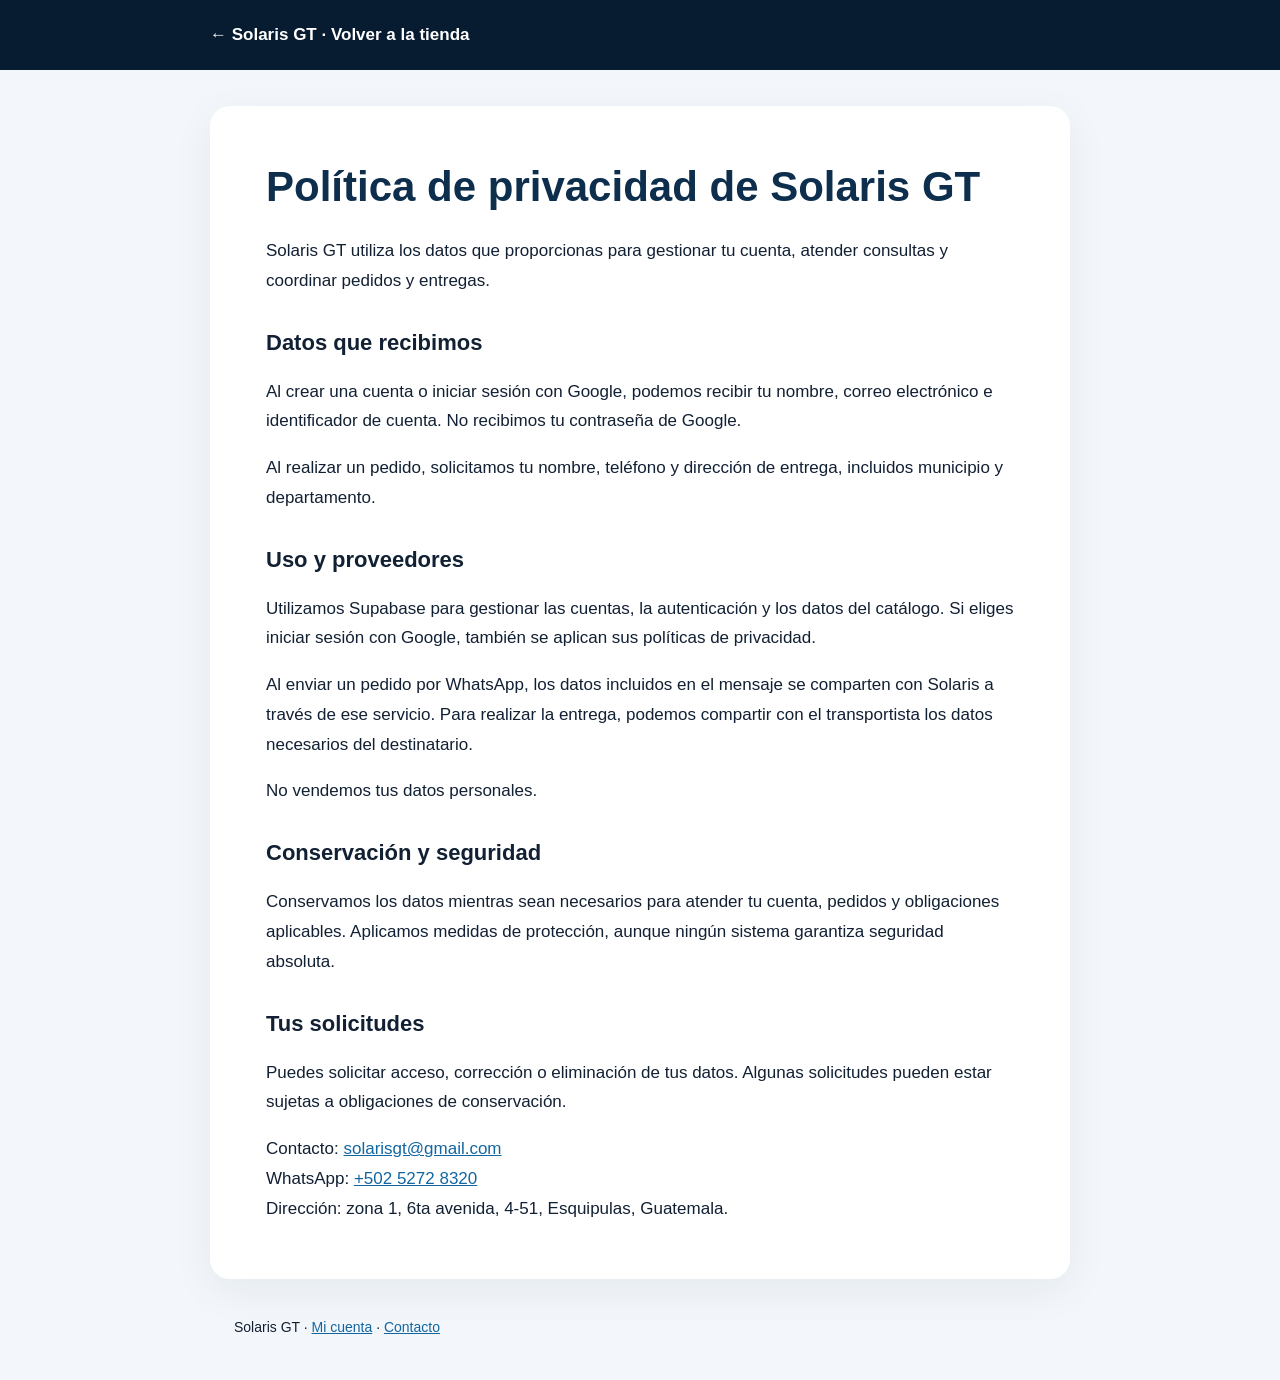
==== privacidad.html @ 0a62d60a "Add approved Solaris privacy policy" ====
<!doctype html>
<html lang="es">
<head>
  <meta charset="utf-8">
  <meta name="viewport" content="width=device-width, initial-scale=1">
  <title>Política de privacidad · Solaris GT</title>
  <meta name="description" content="Cómo Solaris GT utiliza y protege los datos de sus clientes y usuarios.">
  <style>
    *{box-sizing:border-box}body{margin:0;background:#f3f7fb;color:#122033;font:17px/1.75 'Segoe UI',Arial,sans-serif}header{background:#071b31;padding:20px max(20px,calc((100% - 860px)/2));color:white}header a{color:white;text-decoration:none;font-weight:700}main{max-width:860px;margin:36px auto;padding:clamp(24px,5vw,56px);background:white;border-radius:20px;box-shadow:0 12px 40px #071b3110}h1{font-size:clamp(28px,6vw,42px);line-height:1.2;margin:0 0 24px;color:#0d2e4c}h2{font-size:22px;line-height:1.4;margin-top:32px}a{color:#1266a0;overflow-wrap:anywhere}address{font-style:normal}footer{max-width:860px;margin:24px auto 40px;padding:0 24px;font-size:14px}@media(max-width:600px){main{margin:16px 12px;border-radius:14px}body{font-size:16px}}
  </style>
</head>
<body>
  <header><a href="./#inicio">← Solaris GT · Volver a la tienda</a></header>
  <main>
    <h1>Política de privacidad de Solaris GT</h1>
    <p>Solaris GT utiliza los datos que proporcionas para gestionar tu cuenta, atender consultas y coordinar pedidos y entregas.</p>
    <h2>Datos que recibimos</h2>
    <p>Al crear una cuenta o iniciar sesión con Google, podemos recibir tu nombre, correo electrónico e identificador de cuenta. No recibimos tu contraseña de Google.</p>
    <p>Al realizar un pedido, solicitamos tu nombre, teléfono y dirección de entrega, incluidos municipio y departamento.</p>
    <h2>Uso y proveedores</h2>
    <p>Utilizamos Supabase para gestionar las cuentas, la autenticación y los datos del catálogo. Si eliges iniciar sesión con Google, también se aplican sus políticas de privacidad.</p>
    <p>Al enviar un pedido por WhatsApp, los datos incluidos en el mensaje se comparten con Solaris a través de ese servicio. Para realizar la entrega, podemos compartir con el transportista los datos necesarios del destinatario.</p>
    <p>No vendemos tus datos personales.</p>
    <h2>Conservación y seguridad</h2>
    <p>Conservamos los datos mientras sean necesarios para atender tu cuenta, pedidos y obligaciones aplicables. Aplicamos medidas de protección, aunque ningún sistema garantiza seguridad absoluta.</p>
    <h2>Tus solicitudes</h2>
    <p>Puedes solicitar acceso, corrección o eliminación de tus datos. Algunas solicitudes pueden estar sujetas a obligaciones de conservación.</p>
    <address>Contacto: <a href="mailto:solarisgt@gmail.com">solarisgt@gmail.com</a><br>WhatsApp: <a href="https://wa.me/50252728320">+502 5272 8320</a><br>Dirección: zona 1, 6ta avenida, 4-51, Esquipulas, Guatemala.</address>
  </main>
  <footer>Solaris GT · <a href="./#cuenta">Mi cuenta</a> · <a href="./#contacto">Contacto</a></footer>
</body>
</html>
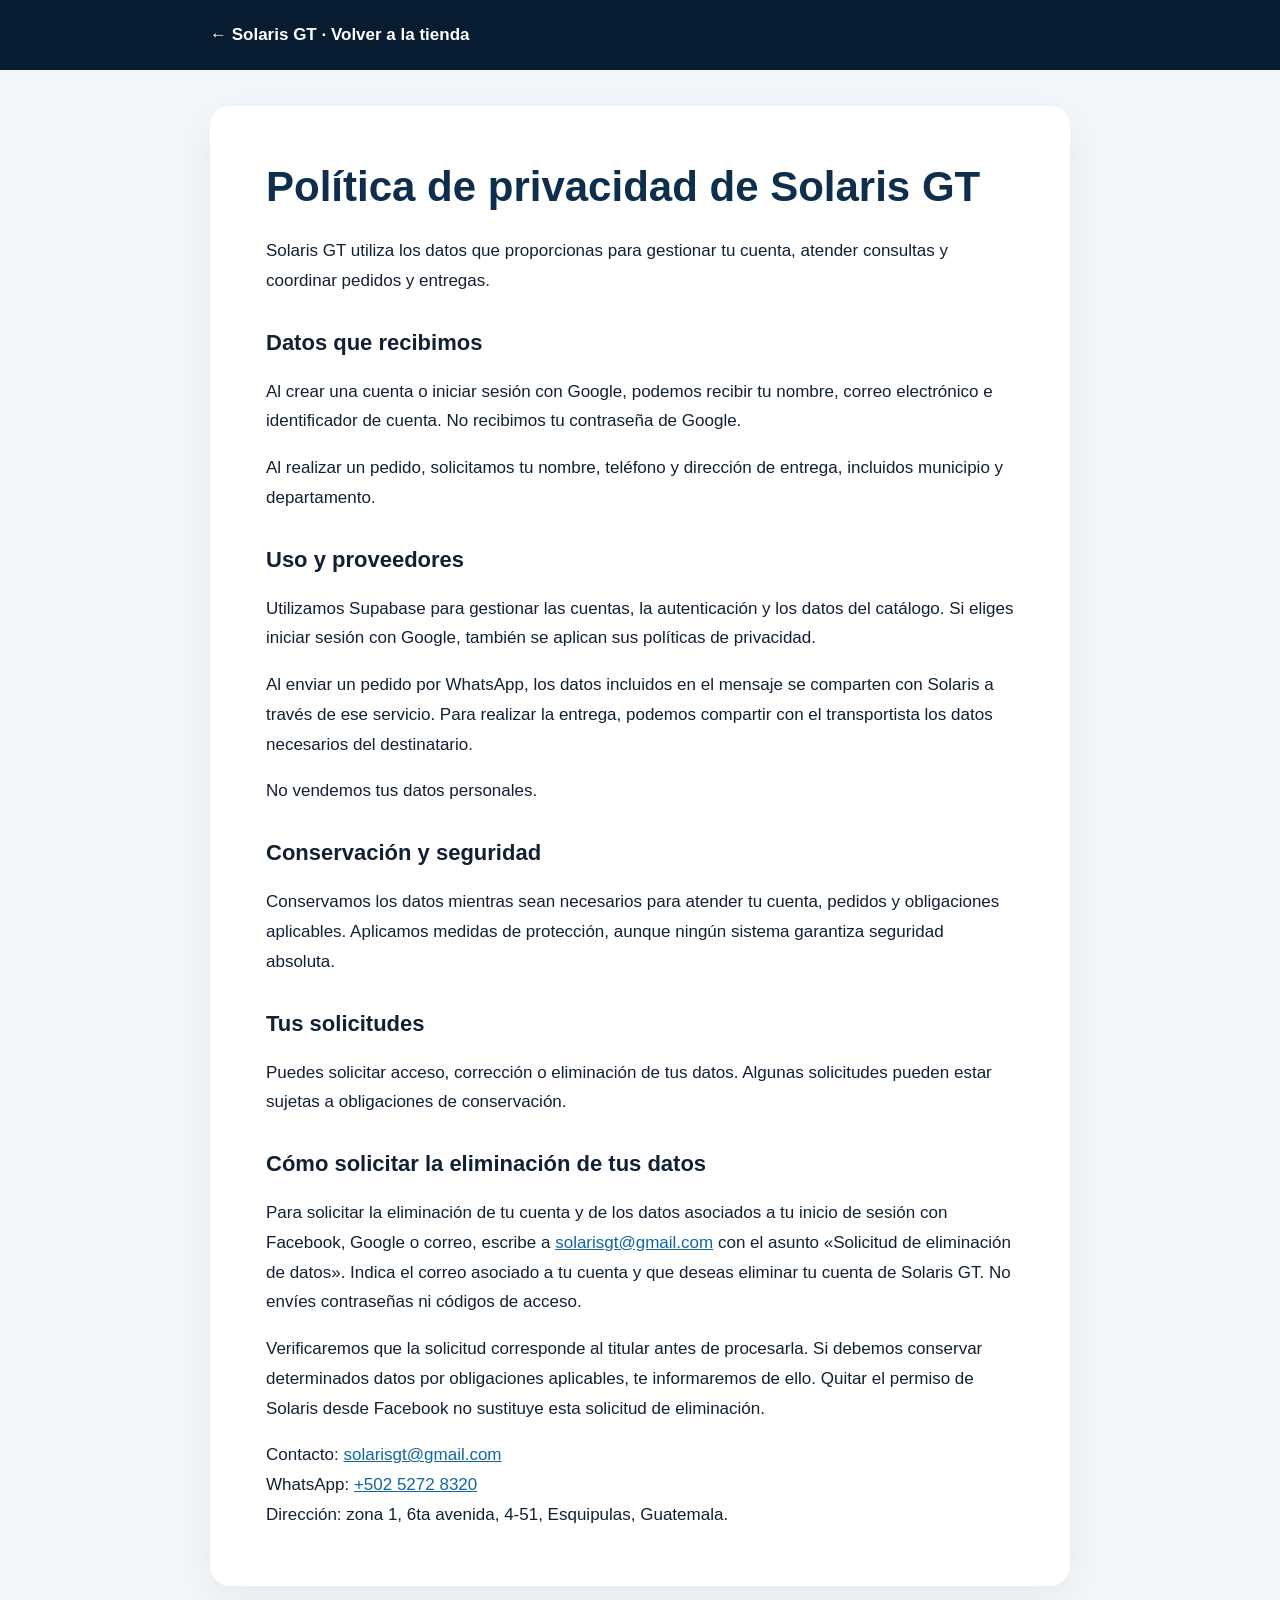
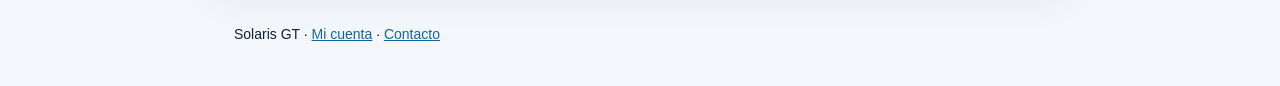
==== commit 239bde21: "Add account data deletion instructions" ====
--- a/privacidad.html
+++ b/privacidad.html
@@ -25,6 +25,9 @@
     <p>Conservamos los datos mientras sean necesarios para atender tu cuenta, pedidos y obligaciones aplicables. Aplicamos medidas de protección, aunque ningún sistema garantiza seguridad absoluta.</p>
     <h2>Tus solicitudes</h2>
     <p>Puedes solicitar acceso, corrección o eliminación de tus datos. Algunas solicitudes pueden estar sujetas a obligaciones de conservación.</p>
+    <h2 id="eliminacion">Cómo solicitar la eliminación de tus datos</h2>
+    <p>Para solicitar la eliminación de tu cuenta y de los datos asociados a tu inicio de sesión con Facebook, Google o correo, escribe a <a href="mailto:solarisgt@gmail.com?subject=Solicitud%20de%20eliminaci%C3%B3n%20de%20datos">solarisgt@gmail.com</a> con el asunto «Solicitud de eliminación de datos». Indica el correo asociado a tu cuenta y que deseas eliminar tu cuenta de Solaris GT. No envíes contraseñas ni códigos de acceso.</p>
+    <p>Verificaremos que la solicitud corresponde al titular antes de procesarla. Si debemos conservar determinados datos por obligaciones aplicables, te informaremos de ello. Quitar el permiso de Solaris desde Facebook no sustituye esta solicitud de eliminación.</p>
     <address>Contacto: <a href="mailto:solarisgt@gmail.com">solarisgt@gmail.com</a><br>WhatsApp: <a href="https://wa.me/50252728320">+502 5272 8320</a><br>Dirección: zona 1, 6ta avenida, 4-51, Esquipulas, Guatemala.</address>
   </main>
   <footer>Solaris GT · <a href="./#cuenta">Mi cuenta</a> · <a href="./#contacto">Contacto</a></footer>
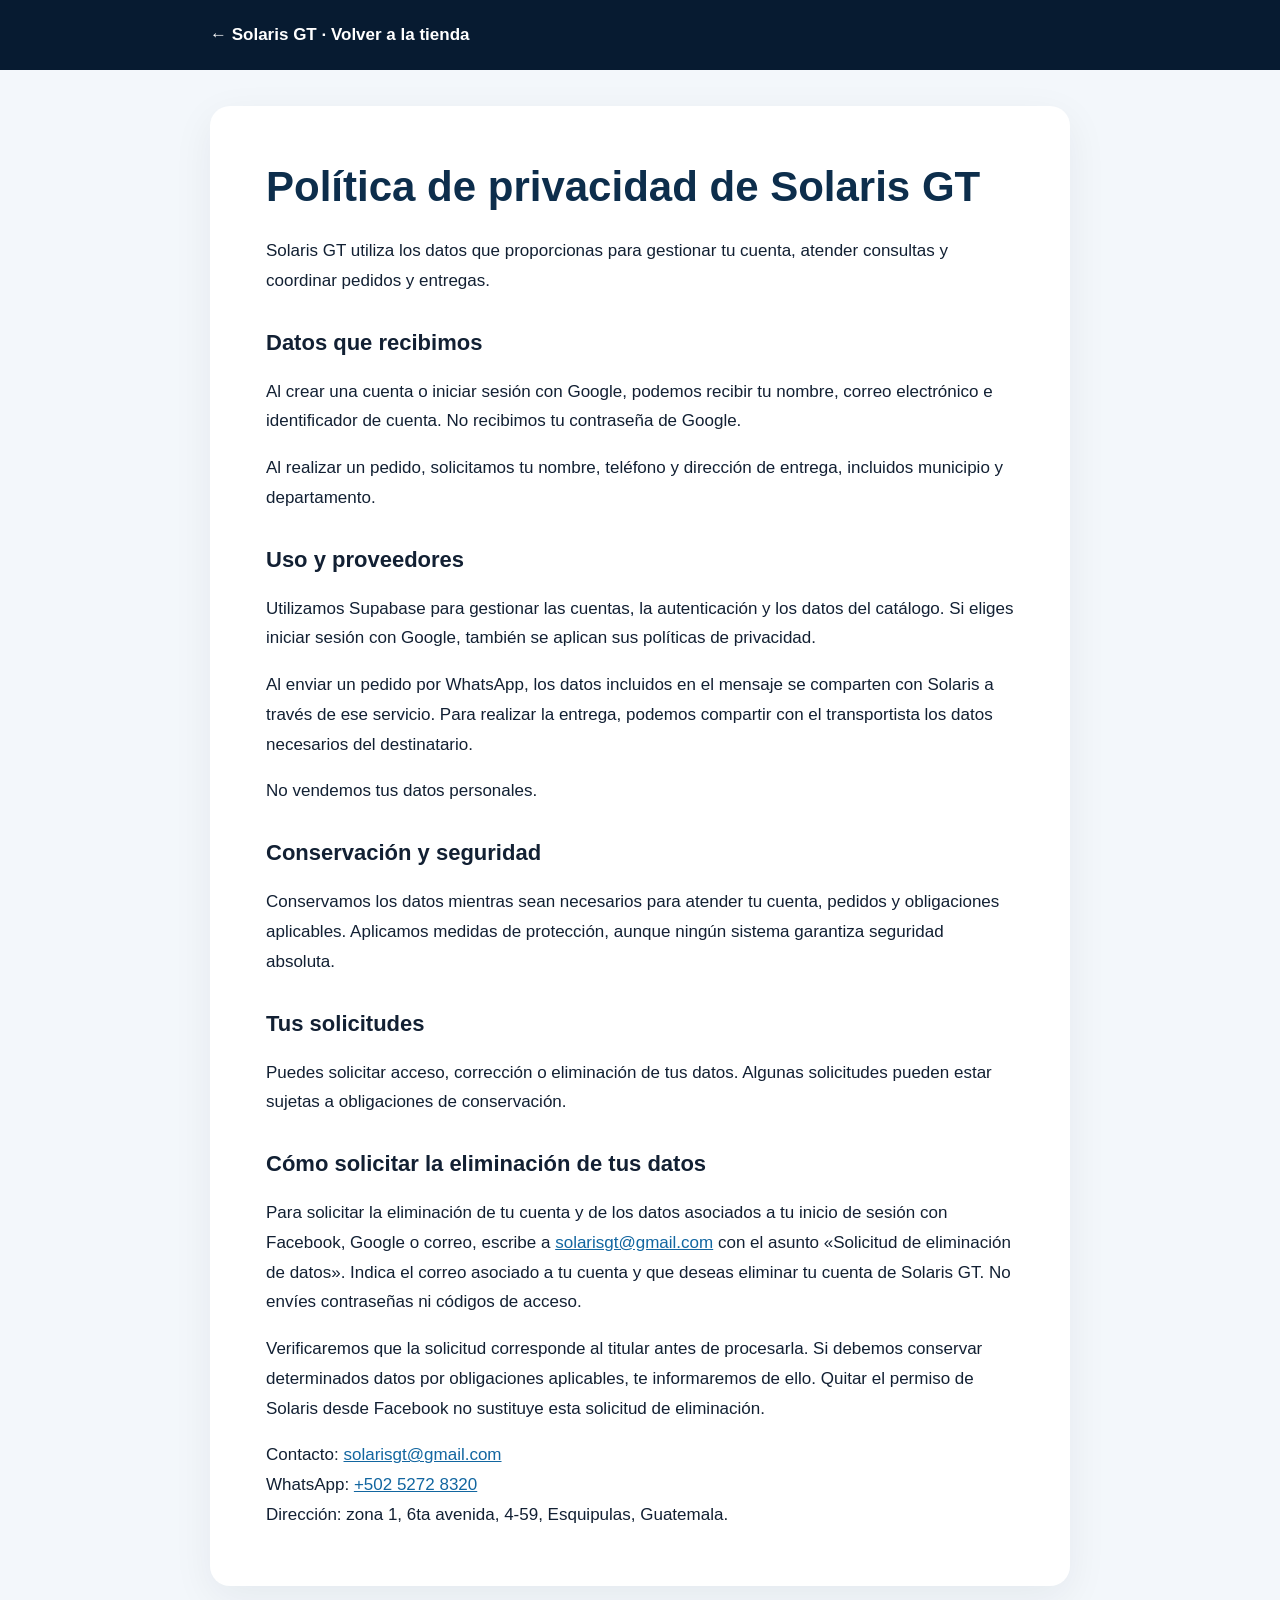
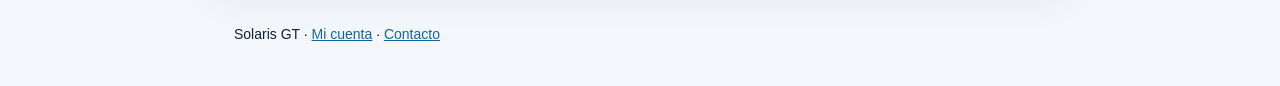
==== commit 2f100952: "Correct Solaris business street address" ====
--- a/privacidad.html
+++ b/privacidad.html
@@ -28,7 +28,7 @@
     <h2 id="eliminacion">Cómo solicitar la eliminación de tus datos</h2>
     <p>Para solicitar la eliminación de tu cuenta y de los datos asociados a tu inicio de sesión con Facebook, Google o correo, escribe a <a href="mailto:solarisgt@gmail.com?subject=Solicitud%20de%20eliminaci%C3%B3n%20de%20datos">solarisgt@gmail.com</a> con el asunto «Solicitud de eliminación de datos». Indica el correo asociado a tu cuenta y que deseas eliminar tu cuenta de Solaris GT. No envíes contraseñas ni códigos de acceso.</p>
     <p>Verificaremos que la solicitud corresponde al titular antes de procesarla. Si debemos conservar determinados datos por obligaciones aplicables, te informaremos de ello. Quitar el permiso de Solaris desde Facebook no sustituye esta solicitud de eliminación.</p>
-    <address>Contacto: <a href="mailto:solarisgt@gmail.com">solarisgt@gmail.com</a><br>WhatsApp: <a href="https://wa.me/50252728320">+502 5272 8320</a><br>Dirección: zona 1, 6ta avenida, 4-51, Esquipulas, Guatemala.</address>
+    <address>Contacto: <a href="mailto:solarisgt@gmail.com">solarisgt@gmail.com</a><br>WhatsApp: <a href="https://wa.me/50252728320">+502 5272 8320</a><br>Dirección: zona 1, 6ta avenida, 4-59, Esquipulas, Guatemala.</address>
   </main>
   <footer>Solaris GT · <a href="./#cuenta">Mi cuenta</a> · <a href="./#contacto">Contacto</a></footer>
 </body>
